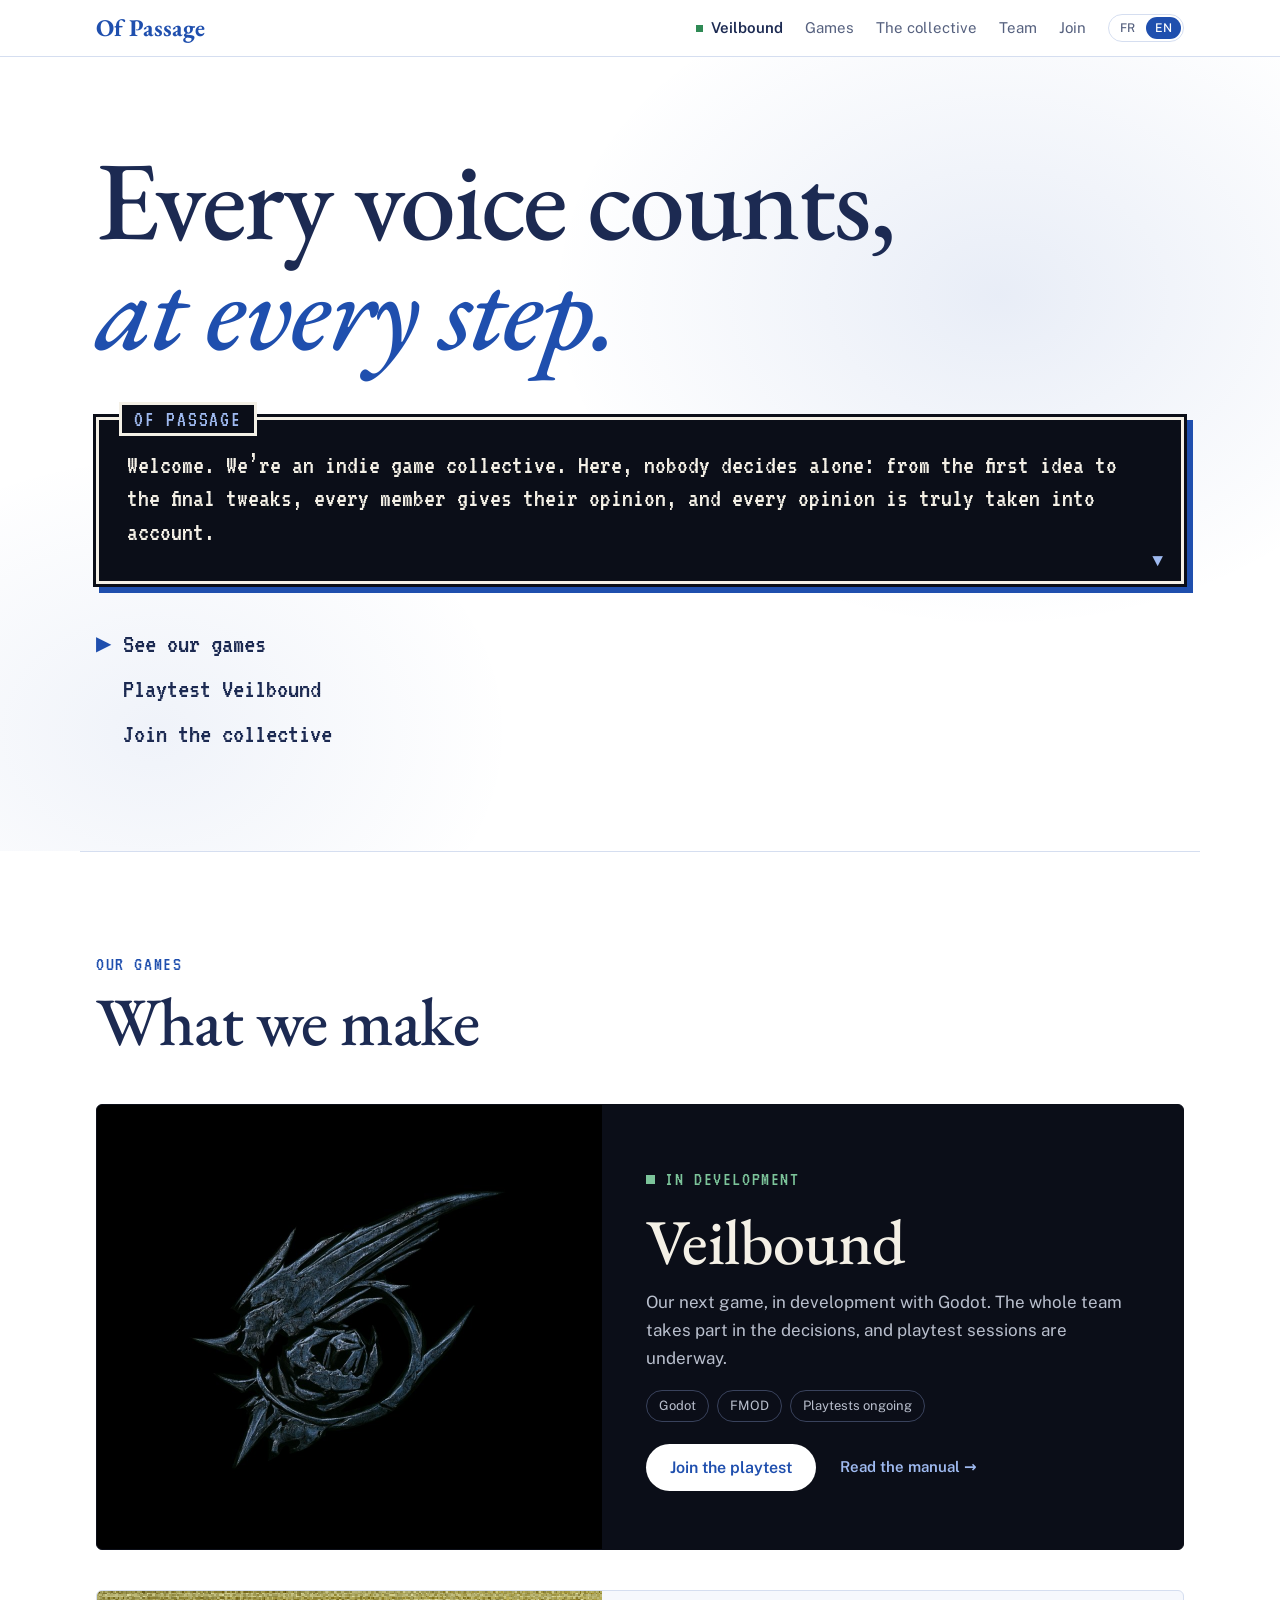
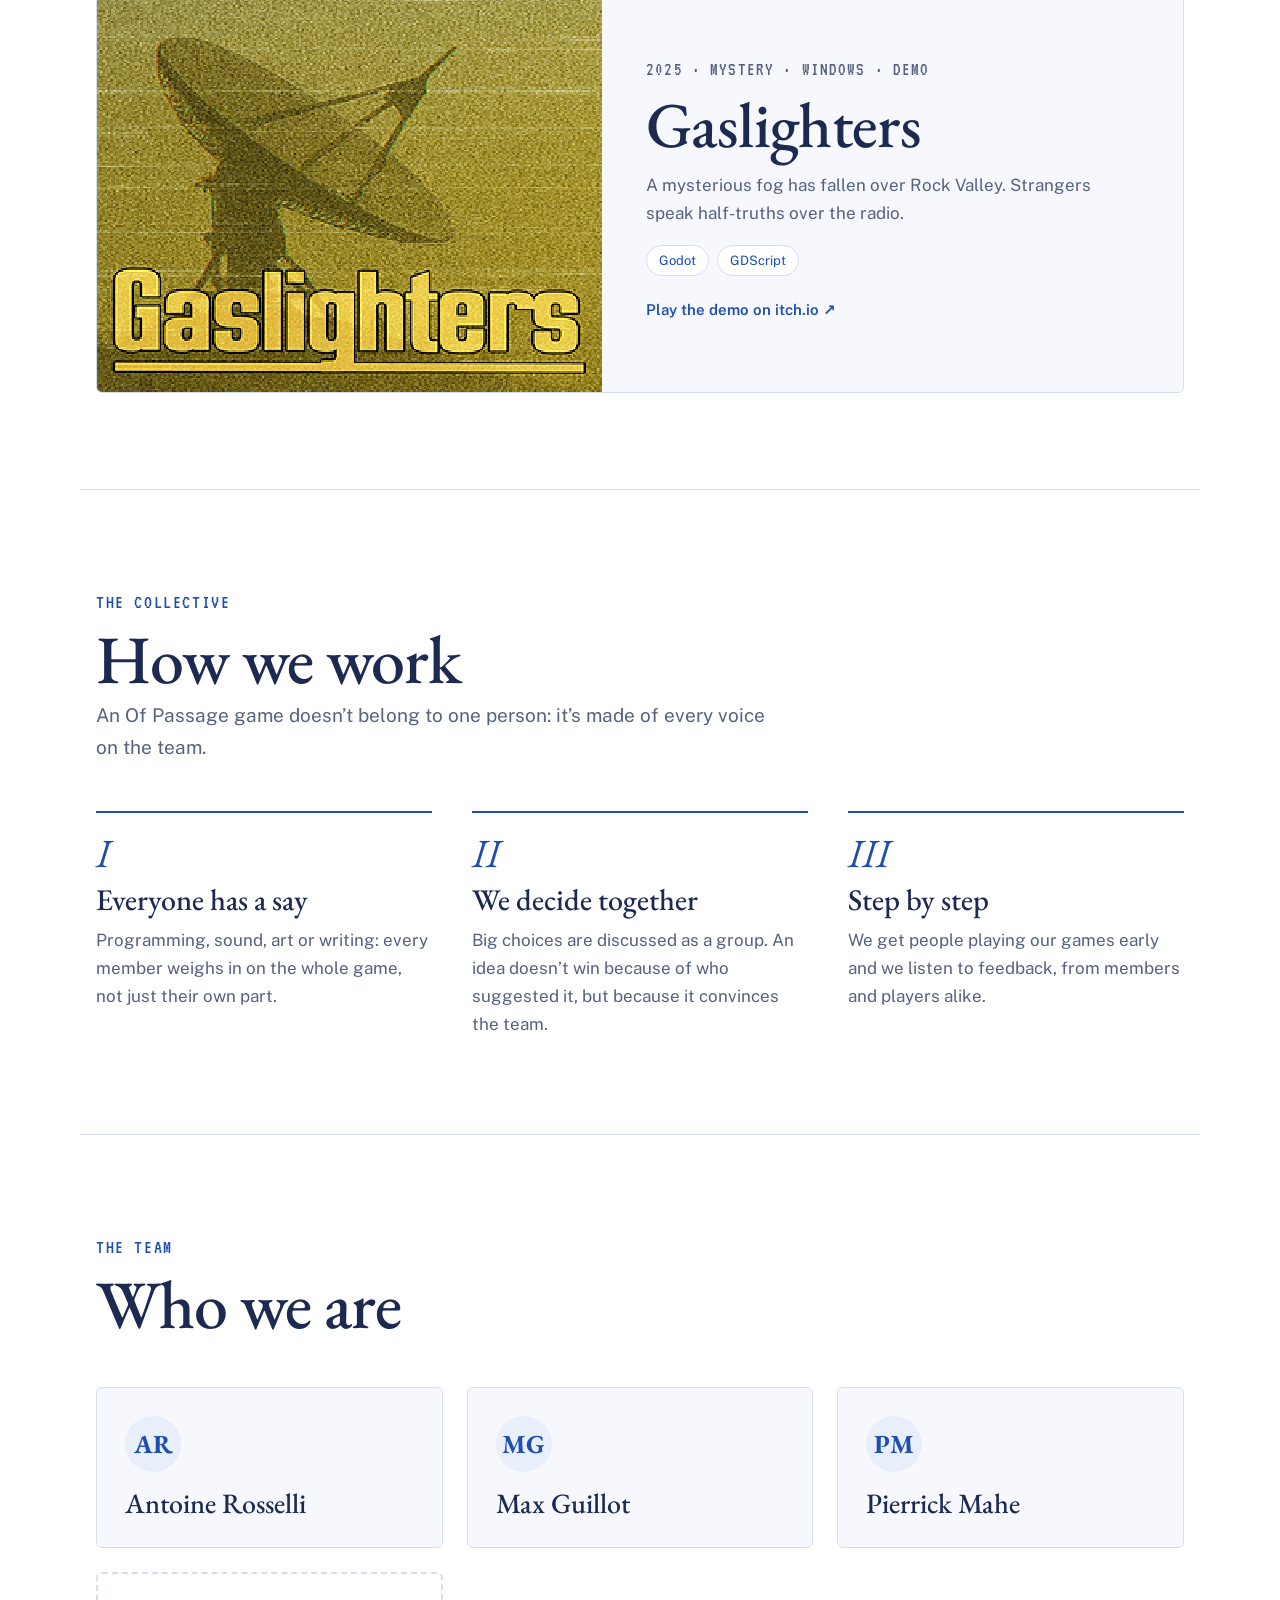
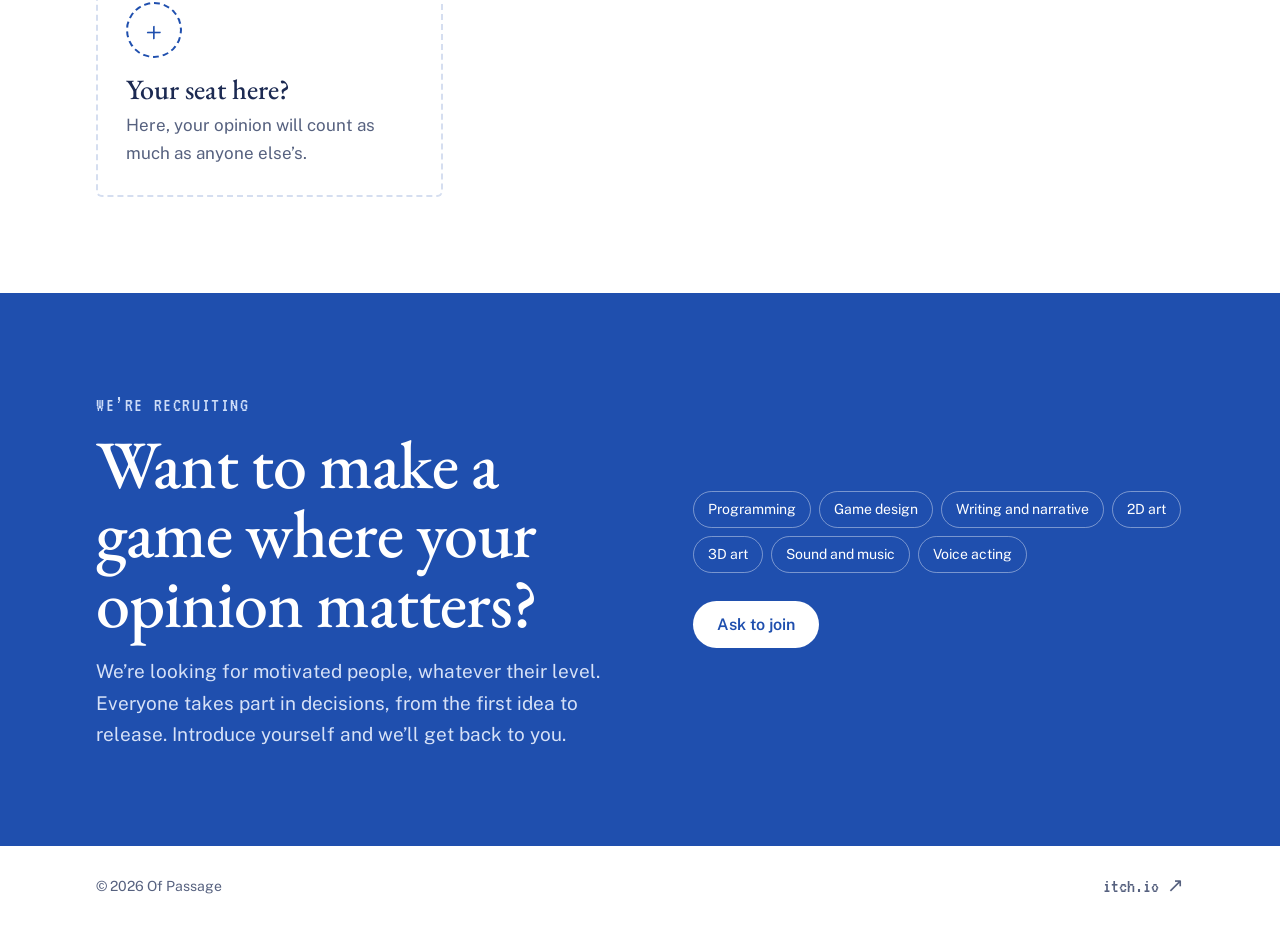
==== index.html @ d91e5b1c "ok" ====
<!doctype html>
<html lang="fr">
<head>
  <meta charset="utf-8">
  <meta name="viewport" content="width=device-width, initial-scale=1, viewport-fit=cover">
  <title>Of Passage</title>
  <meta name="description" content="Of Passage, collectif de jeux vidéo indépendants où chaque membre a voix au chapitre, à chaque étape de la création : Gaslighters, Veilbound.">
  <meta name="theme-color" content="#ffffff">
  <meta property="og:type" content="website">
  <meta property="og:title" content="Of Passage">
  <meta property="og:description" content="Collectif de jeux vidéo indépendants où chaque voix compte, à chaque étape.">
  <!-- Une fois le site en ligne, remplace par l'adresse complète : https://ton-site/img/of-passage.png -->
  <meta property="og:image" content="img/of-passage.png">
  <link rel="icon" href="img/of-passage.png">
  <link rel="preconnect" href="https://fonts.googleapis.com">
  <link rel="preconnect" href="https://fonts.gstatic.com" crossorigin>
  <link href="https://fonts.googleapis.com/css2?family=EB+Garamond:ital,wght@0,400..700;1,400..700&family=Public+Sans:wght@400;500;600&family=VT323&display=swap" rel="stylesheet">
  <link rel="stylesheet" href="style.css">
</head>
<body>
  <!-- Les textes marqués data-i18n sont traduits par script.js (dictionnaire TEXTS) -->
  <a class="skip-link" href="#jeux" data-i18n="skip">Aller au contenu</a>

  <header class="nav">
    <div class="wrap nav-inner">
      <a href="#top" class="nav-logo" translate="no">Of Passage</a>
      <nav aria-label="Navigation principale" data-i18n-aria="navLabel">
        <a href="veilbound.html" class="nav-vb" translate="no">Veilbound</a>
        <a href="#jeux" data-i18n="navGames">Jeux</a>
        <a href="#collectif" data-i18n="navCollective">Le collectif</a>
        <a href="#equipe" data-i18n="navTeam">Équipe</a>
        <a href="#rejoindre" data-i18n="navJoin">Rejoindre</a>
        <div class="lang" role="group" aria-label="Langue" data-i18n-aria="langLabel">
          <button type="button" class="lang-btn" data-lang="fr" aria-pressed="true">FR</button>
          <button type="button" class="lang-btn" data-lang="en" aria-pressed="false">EN</button>
        </div>
      </nav>
    </div>
  </header>

  <main id="top">
    <!-- ===== INTRO ===== -->
    <section class="hero">
      <div class="wrap hero-inner">
        <h1 class="hero-tagline" data-i18n="tagline">Chaque voix compte,<br> <em>à chaque étape.</em></h1>

        <div class="dialog" role="group" aria-label="Présentation" data-i18n-aria="introLabel">
          <p class="dialog-name" translate="no">Of Passage</p>
          <p class="dialog-text" data-i18n="intro">
            Bienvenue. On est un collectif de jeux vidéo indépendants. Ici, personne ne décide seul : de la première idée aux derniers réglages, chaque membre donne son avis, et chaque avis est vraiment pris en compte.
          </p>
          <span class="dialog-next" aria-hidden="true">▼</span>
        </div>

        <ul class="menu">
          <li><a href="#jeux" data-i18n="menuGames">Voir nos jeux</a></li>
          <li><a href="#veilbound" data-i18n="menuPlaytest">Tester Veilbound</a></li>
          <li><a href="#rejoindre" data-i18n="menuJoin">Rejoindre le collectif</a></li>
        </ul>
      </div>
    </section>

    <!-- ===== JEUX ===== -->
    <section id="jeux" class="section wrap">
      <div class="section-head">
        <p class="eyebrow" data-i18n="gamesEyebrow">Nos jeux</p>
        <h2 data-i18n="gamesTitle">Ce qu'on fabrique</h2>
      </div>

      <div class="games">
        <!-- Veilbound : le jeu en cours -->
        <article class="game game-dark" id="veilbound">
          <div class="game-art game-art-dark">
            <img src="img/veilbound.jpg" alt="Logo de Veilbound" loading="lazy" data-i18n-alt="vbAlt">
          </div>
          <div class="game-body">
            <p class="status" data-i18n="vbStatus">En développement</p>
            <h3 translate="no">Veilbound</h3>
            <!-- À compléter : pitch, genre, date de sortie prévue -->
            <p data-i18n="vbText">
              Notre prochain jeu, en développement sous Godot. Toute l'équipe participe aux choix, et des sessions de playtest sont en cours.
            </p>
            <ul class="chips">
              <li>Godot</li>
              <li>FMOD</li>
              <li data-i18n="vbChipPlaytest">Playtests en cours</li>
            </ul>
            <div class="game-actions">
              <button type="button" class="btn btn-light" id="pt-join-open" data-i18n="vbJoin">Rejoindre le playtest</button>
              <a class="game-link game-link-light" href="veilbound.html#notice" data-i18n="vbNotices">Lire la notice →</a>
            </div>
          </div>
        </article>

        <!-- Gaslighters -->
        <article class="game">
          <a class="game-art" href="https://antowaan.itch.io/gaslighters" target="_blank" rel="noopener" tabindex="-1" aria-hidden="true">
            <img src="img/cover-gaslighters.png" alt="" loading="lazy">
          </a>
          <div class="game-body">
            <p class="game-meta"><span>2025</span> · <span data-i18n="gsGenre">Mystère</span> · <span data-i18n="gsPlatform">Windows · Démo</span></p>
            <h3><a href="https://antowaan.itch.io/gaslighters" target="_blank" rel="noopener" translate="no">Gaslighters</a></h3>
            <p data-i18n="gsText">
              Un brouillard mystérieux tombe sur Rock Valley. À la radio, des inconnus disent
              des demi-vérités.
            </p>
            <ul class="chips chips-blue">
              <li>Godot</li>
              <li>GDScript</li>
            </ul>
            <div class="game-actions">
              <a class="game-link" href="https://antowaan.itch.io/gaslighters" target="_blank" rel="noopener" data-i18n="gsPlay">Jouer à la démo sur itch.io ↗</a>
            </div>
          </div>
        </article>
      </div>
    </section>

    <!-- ===== LE COLLECTIF ===== -->
    <section id="collectif" class="section wrap">
      <div class="section-head">
        <p class="eyebrow" data-i18n="collEyebrow">Le collectif</p>
        <h2 data-i18n="collTitle">Comment on travaille</h2>
        <p class="lead" data-i18n="collLead">Un jeu Of Passage n'appartient pas à une seule personne : il est fait de toutes les voix de l'équipe.</p>
      </div>
      <ol class="pillars">
        <li>
          <span class="pillar-num" aria-hidden="true">I</span>
          <h3 data-i18n="p1Title">Tout le monde a voix au chapitre</h3>
          <p data-i18n="p1Text">Programmation, son, art ou écriture : chaque membre donne son avis sur tout le jeu, pas seulement sur sa partie.</p>
        </li>
        <li>
          <span class="pillar-num" aria-hidden="true">II</span>
          <h3 data-i18n="p2Title">On décide ensemble</h3>
          <p data-i18n="p2Text">Les choix importants se discutent en groupe. Une idée ne passe pas parce qu'elle vient de quelqu'un, mais parce qu'elle convainc l'équipe.</p>
        </li>
        <li>
          <span class="pillar-num" aria-hidden="true">III</span>
          <h3 data-i18n="p3Title">On avance pas à pas</h3>
          <p data-i18n="p3Text">On fait jouer nos jeux tôt et on écoute les retours, ceux des membres comme ceux des joueurs.</p>
        </li>
      </ol>
    </section>

    <!-- ===== ÉQUIPE ===== -->
    <section id="equipe" class="section wrap">
      <div class="section-head">
        <p class="eyebrow" data-i18n="teamEyebrow">L'équipe</p>
        <h2 data-i18n="teamTitle">Qui on est</h2>
      </div>
      <!-- La liste se remplit depuis script.js (TEAM) -->
      <ul class="team" id="team-list"></ul>
    </section>

    <!-- ===== REJOINDRE ===== -->
    <section id="rejoindre" class="join-band">
      <div class="wrap join-band-inner">
        <div>
          <p class="eyebrow eyebrow-light" data-i18n="joinEyebrow">On recrute</p>
          <h2 data-i18n="joinBandTitle">Envie de créer un jeu où ton avis compte ?</h2>
          <p class="lead" data-i18n="joinBandLead">
            On cherche des personnes motivées, quel que soit leur niveau. Chacun participe aux décisions, de la première idée à la sortie. Présente-toi, on te répond.
          </p>
        </div>
        <div class="join-band-side">
          <ul class="roles" aria-label="Rôles recherchés" data-i18n-aria="rolesLabel">
            <li data-i18n="roleProg">Programmation</li>
            <li>Game design</li>
            <li data-i18n="roleWriting">Écriture et narration</li>
            <li data-i18n="role2d">Art 2D</li>
            <li data-i18n="role3d">Art 3D</li>
            <li data-i18n="roleSound">Son et musique</li>
            <li data-i18n="roleVoice">Doublage</li>
          </ul>
          <div class="join-band-actions">
            <button type="button" class="btn btn-light" id="op-join-open" data-i18n="opJoin">Demander à rejoindre</button>
            <!-- Liens du collectif : remplis-les dans script.js (OP_LINKS) -->
            <ul class="op-links" id="op-links"></ul>
          </div>
        </div>
      </div>
    </section>

    <!-- Formulaire pour rejoindre Of Passage -->
    <dialog class="join" id="op-join" aria-labelledby="join-title">
      <form class="join-form" id="op-join-form" method="dialog" novalidate>
        <p class="dialog-name" translate="no">Of Passage</p>
        <h3 id="join-title" data-i18n="joinTitle">Rejoindre le collectif</h3>
        <p class="join-help" data-i18n="joinHelp">Présente-toi en quelques lignes. Le bouton prépare un email avec tes réponses, tu n'as plus qu'à l'envoyer.</p>

        <label for="join-name" data-i18n="fieldName">Ton nom ou pseudo</label>
        <input id="join-name" name="name" type="text" required autocomplete="name">

        <label for="join-role" data-i18n="fieldRole">Ce que tu fais</label>
        <select id="join-role" name="role" required>
          <option value="" data-i18n="rolePick">Choisis un rôle</option>
          <option data-i18n="roleProg">Programmation</option>
          <option>Game design</option>
          <option data-i18n="roleWriting">Écriture et narration</option>
          <option data-i18n="role2d">Art 2D</option>
          <option data-i18n="role3d">Art 3D</option>
          <option data-i18n="roleSound">Son et musique</option>
          <option data-i18n="roleVoice">Doublage</option>
          <option data-i18n="roleOther">Autre</option>
        </select>

        <label for="join-link" data-i18n="fieldLink">Un lien vers ton travail <span>(facultatif)</span></label>
        <input id="join-link" name="link" type="url" placeholder="https://" autocomplete="url" spellcheck="false">

        <label for="join-msg" data-i18n="fieldWhy">Pourquoi Of Passage ?</label>
        <textarea id="join-msg" name="message" rows="4" required></textarea>

        <p class="join-error" id="join-error" role="alert" hidden></p>
        <p class="join-done" id="join-done" role="status" hidden></p>

        <div class="join-actions">
          <button type="button" class="join-cancel" id="op-join-close" data-i18n="cancel">Annuler</button>
          <button type="submit" class="btn" data-i18n="prepareEmail">Préparer l'email</button>
        </div>
      </form>
    </dialog>

    <!-- Formulaire pour rejoindre le playtest de Veilbound -->
    <dialog class="join" id="pt-join" aria-labelledby="pt-title">
      <form class="join-form" id="pt-join-form" method="dialog" novalidate>
        <p class="dialog-name" translate="no">Veilbound</p>
        <h3 id="pt-title" data-i18n="ptTitle">Rejoindre le playtest</h3>
        <p class="join-help" data-i18n="ptHelp">Dis-nous qui tu es. Le bouton prépare un email avec tes réponses, tu n'as plus qu'à l'envoyer.</p>

        <label for="pt-name" data-i18n="fieldName">Ton nom ou pseudo</label>
        <input id="pt-name" name="name" type="text" required autocomplete="name">

        <label for="pt-exp" data-i18n="ptFieldExp">Tu as déjà fait des playtests ?</label>
        <select id="pt-exp" name="experience" required>
          <option value="" data-i18n="ptExpPick">Choisis une réponse</option>
          <option data-i18n="ptExpNever">Jamais, ce sera le premier</option>
          <option data-i18n="ptExpFew">Quelques fois</option>
          <option data-i18n="ptExpOften">Souvent</option>
          <option data-i18n="ptExpPro">Je suis testeur QA</option>
        </select>

        <label for="pt-games" data-i18n="ptFieldGames">Tes jeux préférés <span>(facultatif)</span></label>
        <input id="pt-games" name="games" type="text" autocomplete="off">

        <label for="pt-msg" data-i18n="ptFieldMsg">Un mot pour nous ? <span>(facultatif)</span></label>
        <textarea id="pt-msg" name="message" rows="3"></textarea>

        <p class="join-error" id="pt-error" role="alert" hidden></p>
        <p class="join-done" id="pt-done" role="status" hidden></p>

        <div class="join-actions">
          <button type="button" class="join-cancel" id="pt-join-close" data-i18n="cancel">Annuler</button>
          <button type="submit" class="btn" data-i18n="prepareEmail">Préparer l'email</button>
        </div>
      </form>
    </dialog>
  </main>

  <footer class="footer wrap">
    <span>© <span id="year">2026</span> <span translate="no">Of Passage</span></span>
    <a class="pixel" href="https://antowaan.itch.io/" target="_blank" rel="noopener">itch.io ↗</a>
  </footer>

  <script src="script.js"></script>
</body>
</html>
---- style.css ----
/* Of Passage : bleu aquarelle sur blanc, comme le logo.
   Mêmes polices et même boîte de dialogue que le portfolio d'antowaan. */
:root {
  --bg: #ffffff;
  --paper: #f6f8fd;        /* fond des cartes */
  --ink: #1c2a52;          /* texte principal */
  --muted: #56617f;
  --blue: #1f4fae;         /* bleu du logo */
  --blue-dark: #173f8f;
  --blue-soft: #e8eefa;
  --line: #d5def0;
  --dialog-bg: #0b0e18;
  --dialog-text: #f4f0e6;
  --dialog-accent: #9fbaf0;
  --live: #2f8a55;

  --serif: "EB Garamond", Garamond, "Times New Roman", serif;
  --body: "Public Sans", "Segoe UI", system-ui, sans-serif;
  --pixel: "VT323", "Courier New", monospace;

  color-scheme: light;
}

* { box-sizing: border-box; margin: 0; padding: 0; }
html { scroll-behavior: smooth; }
body {
  background: var(--bg);
  color: var(--ink);
  font: 400 17px/1.65 var(--body);
  -webkit-font-smoothing: antialiased;
  overflow-x: hidden;
}
img { display: block; max-width: 100%; }
[hidden] { display: none !important; }
a { color: inherit; text-decoration: none; }
:focus-visible { outline: 2px solid var(--blue); outline-offset: 3px; border-radius: 2px; }
h1, h2, h3 { text-wrap: balance; }

.wrap {
  max-width: 1120px;
  margin-inline: auto;
  padding-left: max(16px, env(safe-area-inset-left, 0px));
  padding-right: max(16px, env(safe-area-inset-right, 0px));
}
.pixel { font-family: var(--pixel); font-size: 20px; }

.skip-link {
  position: absolute; left: 16px; top: -60px; z-index: 100;
  background: var(--blue); color: #fff; padding: 8px 14px; border-radius: 4px;
}
.skip-link:focus { top: 12px; }

/* Navigation */
.nav {
  position: sticky; top: 0; z-index: 40;
  background: color-mix(in srgb, var(--bg) 90%, transparent);
  backdrop-filter: blur(10px);
  border-bottom: 1px solid var(--line);
}
.nav-inner { display: flex; justify-content: space-between; align-items: center; gap: 16px; padding-block: 14px; }
.nav-logo { font-family: var(--serif); font-weight: 700; font-size: 24px; line-height: 1; color: var(--blue); white-space: nowrap; }
.nav nav { display: flex; align-items: center; gap: 22px; font-size: 15px; color: var(--muted); }
.nav nav a:hover { color: var(--blue); }
/* Lien « Veilbound » : mis en avant, avec le point vert « en développement » */
.nav nav a.nav-vb { display: inline-flex; align-items: center; gap: 8px; font-weight: 600; color: var(--ink); }
.nav nav a.nav-vb::before { content: ""; width: 7px; height: 7px; background: var(--live); animation: blink 1.6s steps(2) infinite; }
.nav nav a.nav-vb[aria-current="page"] { color: var(--blue); }
.lang { display: flex; gap: 2px; border: 1px solid var(--line); border-radius: 999px; padding: 2px; }
.lang-btn {
  font: 500 12px var(--body); color: var(--muted); background: transparent;
  border: 0; border-radius: 999px; padding: 4px 9px; cursor: pointer;
}
.lang-btn[aria-pressed="true"] { background: var(--blue); color: #fff; }

/* Intro : lavis d'aquarelle bleue derrière le logo */
.hero {
  background:
    radial-gradient(ellipse 50% 60% at 78% 30%, rgb(31 79 174 / .10), transparent 70%),
    radial-gradient(ellipse 40% 50% at 12% 85%, rgb(31 79 174 / .07), transparent 70%);
}
.hero-inner { padding-block: 88px 96px; display: grid; gap: 40px; justify-items: start; }
.hero-tagline {
  font-family: var(--serif); font-weight: 500; font-size: clamp(52px, 9vw, 112px); line-height: .98;
  letter-spacing: -.02em; color: var(--ink);
}
.hero-tagline em { color: var(--blue); }

/* Boîte de dialogue façon RPG (comme le portfolio) */
.dialog {
  position: relative;
  justify-self: stretch; /* prend toute la largeur de la page */
  margin-top: 12px;
  background: var(--dialog-bg);
  color: var(--dialog-text);
  border: 3px solid var(--dialog-text);
  box-shadow: 0 0 0 3px var(--dialog-bg), 6px 6px 0 3px var(--blue);
  padding: 28px 28px 32px;
  font-family: var(--pixel);
  font-size: clamp(22px, 2.6vw, 27px);
  line-height: 1.25;
}
.dialog-name {
  position: absolute; top: -18px; left: 20px;
  background: var(--dialog-bg);
  border: 3px solid var(--dialog-text);
  padding: 0 12px;
  font-family: var(--pixel); font-size: 22px; line-height: 28px;
  text-transform: uppercase; letter-spacing: .08em;
  color: var(--dialog-accent);
}
.dialog-next {
  position: absolute; right: 18px; bottom: 8px;
  color: var(--dialog-accent); font-size: 18px;
  animation: bob 1s steps(2) infinite;
}
@keyframes bob { 50% { transform: translateY(4px); } }

/* Liens présentés comme un menu de jeu */
.menu { list-style: none; display: grid; gap: 4px; font-family: var(--pixel); font-size: 28px; line-height: 1.3; }
.menu a { display: inline-flex; gap: 12px; padding-block: 2px; }
.menu a::before { content: "▶"; color: var(--blue); visibility: hidden; font-size: .7em; align-self: center; }
.menu a:hover::before, .menu a:focus-visible::before, .menu li:first-child a::before { visibility: visible; }
.menu a:hover, .menu a:focus-visible { color: var(--blue); }

/* Sections */
.section { padding-block: 96px; border-top: 1px solid var(--line); scroll-margin-top: 64px; }
.section-head { display: grid; gap: 6px; margin-bottom: 48px; }
.eyebrow {
  font-family: var(--pixel); font-size: 20px; text-transform: uppercase;
  letter-spacing: .08em; color: var(--blue);
}
h2 {
  font-family: var(--serif); font-weight: 500;
  font-size: clamp(40px, 6vw, 68px); line-height: 1.02; letter-spacing: -.015em;
}
.lead { max-width: 56ch; font-size: 19px; color: var(--muted); }

/* Jeux */
.games { display: grid; gap: 40px; }
.game {
  display: grid; grid-template-columns: 1fr 1.15fr;
  border: 1px solid var(--line); border-radius: 6px; overflow: hidden;
  background: var(--paper);
}
.game-art { display: block; overflow: hidden; background: var(--blue-soft); min-height: 280px; }
.game-art img { width: 100%; height: 100%; object-fit: cover; image-rendering: pixelated; transition: transform .35s; }
.game:hover .game-art img { transform: scale(1.03); }
.game-art-dark { background: #000; display: grid; place-items: center; padding: 32px; }
.game-art-dark img { max-height: 380px; object-fit: contain; image-rendering: auto; }
.game-body { padding: 44px; display: grid; gap: 14px; align-content: center; min-width: 0; }
.game h3 { font-family: var(--serif); font-weight: 500; font-size: clamp(44px, 6vw, 64px); line-height: 1; letter-spacing: -.01em; }
.game h3 a:hover { color: var(--blue); }
.game p { color: var(--muted); max-width: 52ch; }
.game-meta { font-family: var(--pixel); font-size: 19px; line-height: 1; text-transform: uppercase; letter-spacing: .06em; }
.game-actions { display: flex; flex-wrap: wrap; align-items: center; gap: 12px 24px; margin-top: 8px; }
.game-link { font-weight: 600; font-size: 15px; color: var(--blue); }
.game-link:hover { text-decoration: underline; text-underline-offset: 3px; }

/* Veilbound : carte sombre, le jeu en cours */
.game-dark { background: var(--dialog-bg); border-color: var(--dialog-bg); color: var(--dialog-text); }
.game-dark p { color: #b9bfcd; }
.game-link-light { color: var(--dialog-accent); }
.status {
  font-family: var(--pixel); font-size: 20px; text-transform: uppercase; letter-spacing: .08em;
  color: #7cc49a !important; display: inline-flex; align-items: center; gap: 10px;
}
.status::before { content: ""; width: 9px; height: 9px; background: #7cc49a; animation: blink 1.6s steps(2) infinite; }
@keyframes blink { 50% { opacity: .25; } }

.chips { list-style: none; display: flex; flex-wrap: wrap; gap: 8px; margin-top: 4px; }
.chips li { font-size: 13px; color: #b9bfcd; border: 1px solid #39425c; border-radius: 999px; padding: 4px 12px; }
.chips-blue li { color: var(--blue); border-color: var(--line); background: var(--bg); }

/* Boutons */
.btn {
  font: 600 16px var(--body);
  background: var(--blue); color: #fff;
  border: 0; border-radius: 999px; padding: 14px 24px; cursor: pointer;
  transition: background .2s, transform .2s;
}
.btn:hover { background: var(--blue-dark); transform: translateY(-1px); }
.btn-light { background: #fff; color: var(--blue); }
.btn-light:hover { background: var(--blue-soft); }
.btn-light:focus-visible { outline-color: #fff; }

/* Comment on travaille */
.pillars { list-style: none; display: grid; grid-template-columns: repeat(3, minmax(0, 1fr)); gap: 40px; }
.pillars li { display: grid; gap: 10px; align-content: start; border-top: 2px solid var(--blue); padding-top: 20px; }
.pillar-num { font-family: var(--serif); font-style: italic; font-size: 40px; line-height: 1; color: var(--blue); }
.pillars h3 { font-family: var(--serif); font-weight: 500; font-size: 30px; line-height: 1.1; }
.pillars p { color: var(--muted); }

/* Équipe */
.team { list-style: none; display: grid; grid-template-columns: repeat(auto-fill, minmax(260px, 1fr)); gap: 24px; }
.member {
  display: grid; gap: 6px; align-content: start;
  padding: 28px; border: 1px solid var(--line); border-radius: 6px; background: var(--paper);
}
.member-avatar {
  width: 56px; height: 56px; margin-bottom: 10px; border-radius: 50%;
  display: grid; place-items: center;
  background: var(--blue-soft); color: var(--blue);
  font-family: var(--serif); font-weight: 700; font-size: 26px;
}
.member h3, .member-name { font-family: var(--serif); font-weight: 500; font-size: 28px; line-height: 1.1; }
/* Carte « ta place ici » */
.member-open { width: 100%; height: 100%; background: transparent; border-style: dashed; border-width: 2px; cursor: pointer; text-align: left; font: inherit; color: inherit; }
.member-open:hover { border-color: var(--blue); background: var(--blue-soft); }
.member-open .member-avatar { background: transparent; border: 2px dashed var(--blue); }
.member-open p { color: var(--muted); }

/* Bande « Rejoindre » */
.join-band { background: var(--blue); color: #fff; scroll-margin-top: 64px; }
.join-band-inner { display: grid; grid-template-columns: 1.1fr 1fr; gap: 56px; align-items: center; padding-block: 96px; }
.join-band h2 { margin-block: 8px 18px; }
.join-band .lead { color: #d6e1f7; }
.eyebrow-light { color: #cddcf8; }
.join-band-side { display: grid; gap: 28px; }
.roles { list-style: none; display: flex; flex-wrap: wrap; gap: 8px; }
.roles li { font-size: 14px; border: 1px solid rgb(255 255 255 / .4); border-radius: 999px; padding: 6px 14px; }
.join-band-actions { display: flex; flex-wrap: wrap; align-items: center; gap: 12px 24px; }
.op-links { list-style: none; display: flex; flex-wrap: wrap; gap: 16px; font-weight: 600; font-size: 15px; }
.op-links:empty { display: none; }
.op-links a:hover { text-decoration: underline; text-underline-offset: 3px; }

/* Formulaires : même boîte de dialogue que l'intro */
.join {
  margin: auto; border: 0; background: transparent;
  padding: 32px 16px 20px;
  width: min(560px, 100%); max-height: 100dvh; overflow-y: auto; color: var(--dialog-text);
}
.join::backdrop { background: rgb(8 10 18 / .72); backdrop-filter: blur(3px); }
.join-form {
  position: relative; display: grid; gap: 8px;
  background: var(--dialog-bg); border: 3px solid var(--dialog-text);
  box-shadow: 0 0 0 3px var(--dialog-bg), 6px 6px 0 3px var(--blue);
  padding: 36px 24px 24px;
}
.join-form .dialog-name { z-index: 1; }
.join-form h3 { font-family: var(--serif); font-weight: 500; font-size: 34px; line-height: 1.1; }
.join-help { color: #b9bfcd; font-size: 15px; margin-bottom: 8px; }
.join-form label { font-family: var(--pixel); font-size: 20px; margin-top: 8px; }
.join-form label span { color: #8a91a3; }
.join-form input, .join-form select, .join-form textarea {
  font: 400 16px var(--body); color: var(--dialog-text);
  background: #161b2b; border: 1px solid #39425c; border-radius: 4px;
  padding: 10px 12px; width: 100%;
}
.join-form textarea { resize: vertical; }
.join-form input:focus, .join-form select:focus, .join-form textarea:focus {
  outline: 2px solid var(--dialog-accent); outline-offset: 1px; border-color: transparent;
}
.join-error { color: #ff9b8f; font-size: 14px; }
.join-done { color: #9fe0b8; font-size: 15px; }
.join-actions { display: flex; justify-content: flex-end; gap: 12px; margin-top: 16px; }
.join-cancel {
  font: 500 15px var(--body); color: #b9bfcd; background: transparent;
  border: 1px solid #39425c; border-radius: 999px; padding: 12px 20px; cursor: pointer;
}
.join-cancel:hover { color: var(--dialog-text); border-color: #8a91a3; }

.footer {
  display: flex; justify-content: space-between; align-items: center;
  padding-block: 24px 40px;
  color: var(--muted); font-size: 14px;
}
.footer a:hover { color: var(--blue); }

/* ===== Page Veilbound ===== */
.vb-hero { background: var(--dialog-bg); color: var(--dialog-text); }
.vb-hero-inner { display: grid; grid-template-columns: 1fr 1.1fr; gap: 56px; align-items: center; padding-block: 72px 88px; }
.vb-hero-art { background: #000; display: grid; place-items: center; border-radius: 6px; overflow: hidden; }
.vb-hero-art img { width: 100%; max-height: 460px; object-fit: contain; }
.vb-hero-body { display: grid; gap: 16px; justify-items: start; min-width: 0; }
.vb-hero h1 { font-family: var(--serif); font-weight: 500; font-size: clamp(56px, 9vw, 104px); line-height: .95; letter-spacing: -.015em; }
.vb-hero-text { color: #b9bfcd; font-size: 18px; max-width: 52ch; }
a.btn { display: inline-block; }

/* Bouton « Lire la notice » */
.note {
  width: 100%; display: flex; justify-content: space-between; align-items: baseline; gap: 16px;
  padding: 24px 28px; text-align: left; cursor: pointer;
  font: inherit; color: inherit; background: var(--paper);
  border: 1px solid var(--line); border-left: 4px solid var(--blue); border-radius: 6px;
  transition: border-color .2s, background .2s;
}
.note:hover, .note:focus-visible { border-color: var(--blue); background: var(--blue-soft); }
.note-title { font-family: var(--serif); font-weight: 500; font-size: 30px; line-height: 1.15; }
.note-read { font-weight: 600; font-size: 15px; color: var(--blue); white-space: nowrap; }

/* Lecteur plein écran */
.reader {
  position: fixed; inset: 0; z-index: 100;
  display: grid; grid-template-rows: auto 1fr;
  background: var(--dialog-bg); color: var(--dialog-text);
}
.reader[hidden] { display: none !important; }
.reader-bar { display: flex; align-items: center; gap: 16px 24px; padding: 12px 16px 12px 24px; border-bottom: 1px solid #262c40; }
.reader-title { font-family: var(--pixel); font-size: 22px; text-transform: uppercase; letter-spacing: .06em; color: var(--dialog-accent); }
.reader-help { margin-left: auto; font-size: 14px; color: #8a91a3; }
.reader-close {
  width: 44px; height: 44px; display: grid; place-items: center;
  font-size: 30px; line-height: 1; color: var(--dialog-text);
  background: transparent; border: 1px solid #39425c; border-radius: 999px; cursor: pointer;
}
.reader-close:hover { border-color: var(--dialog-accent); }
.reader-close:focus-visible { outline-color: var(--dialog-accent); }
.reader-loading { position: absolute; inset: 50% 16px auto; text-align: center; font-family: var(--pixel); font-size: 24px; color: #b9bfcd; }
.reader-pdf { color: var(--dialog-accent); text-decoration: underline; text-underline-offset: 3px; }
.reader-stage { display: grid; place-items: center; min-height: 0; padding: 12px 16px; overflow: hidden; }
#book img { width: 100%; height: 100%; display: block; background: #fff; }

@media (max-width: 820px) {
  .game, .join-band-inner { grid-template-columns: 1fr; }
  .game-art { min-height: 0; aspect-ratio: 315 / 250; }
  .game-art-dark { aspect-ratio: auto; }
  .pillars { grid-template-columns: 1fr; gap: 32px; }
  .vb-hero-inner { grid-template-columns: 1fr; gap: 36px; padding-block: 48px 64px; }
  .vb-hero-art img { max-height: 320px; }
  .reader-help { display: none; }
  .reader-title { margin-right: auto; }
  .join-band-inner { gap: 36px; padding-block: 72px; }
}
@media (max-width: 680px) {
  .nav nav > a:not(.nav-vb) { display: none; } /* sur mobile : logo, Veilbound et langue */
  .hero-inner { padding-block: 40px 72px; }
  .game-body { padding: 28px 20px; }
  .dialog { padding: 26px 18px 30px; }
  .section { padding-block: 64px; }
  .menu { font-size: 25px; }
}

@media (prefers-reduced-motion: reduce) {
  *, *::before { transition: none !important; animation: none !important; }
  html { scroll-behavior: auto; }
}
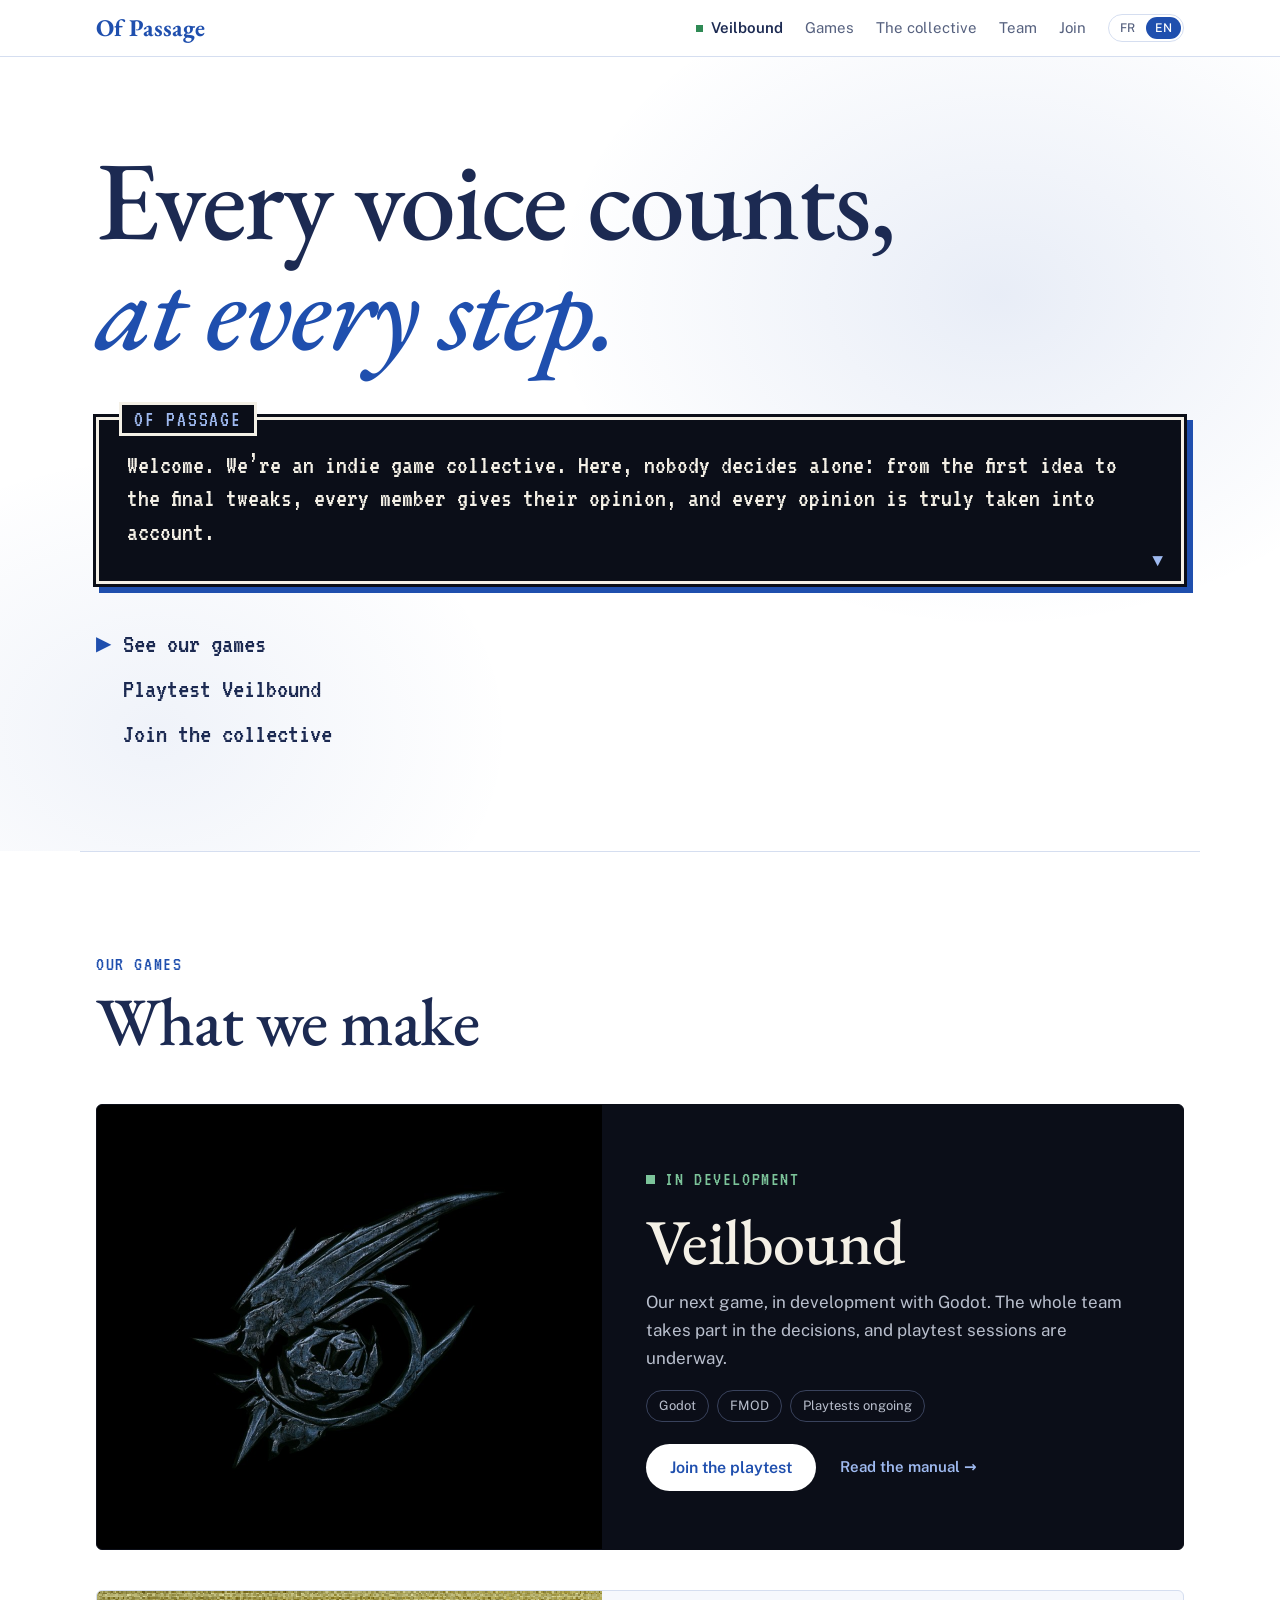
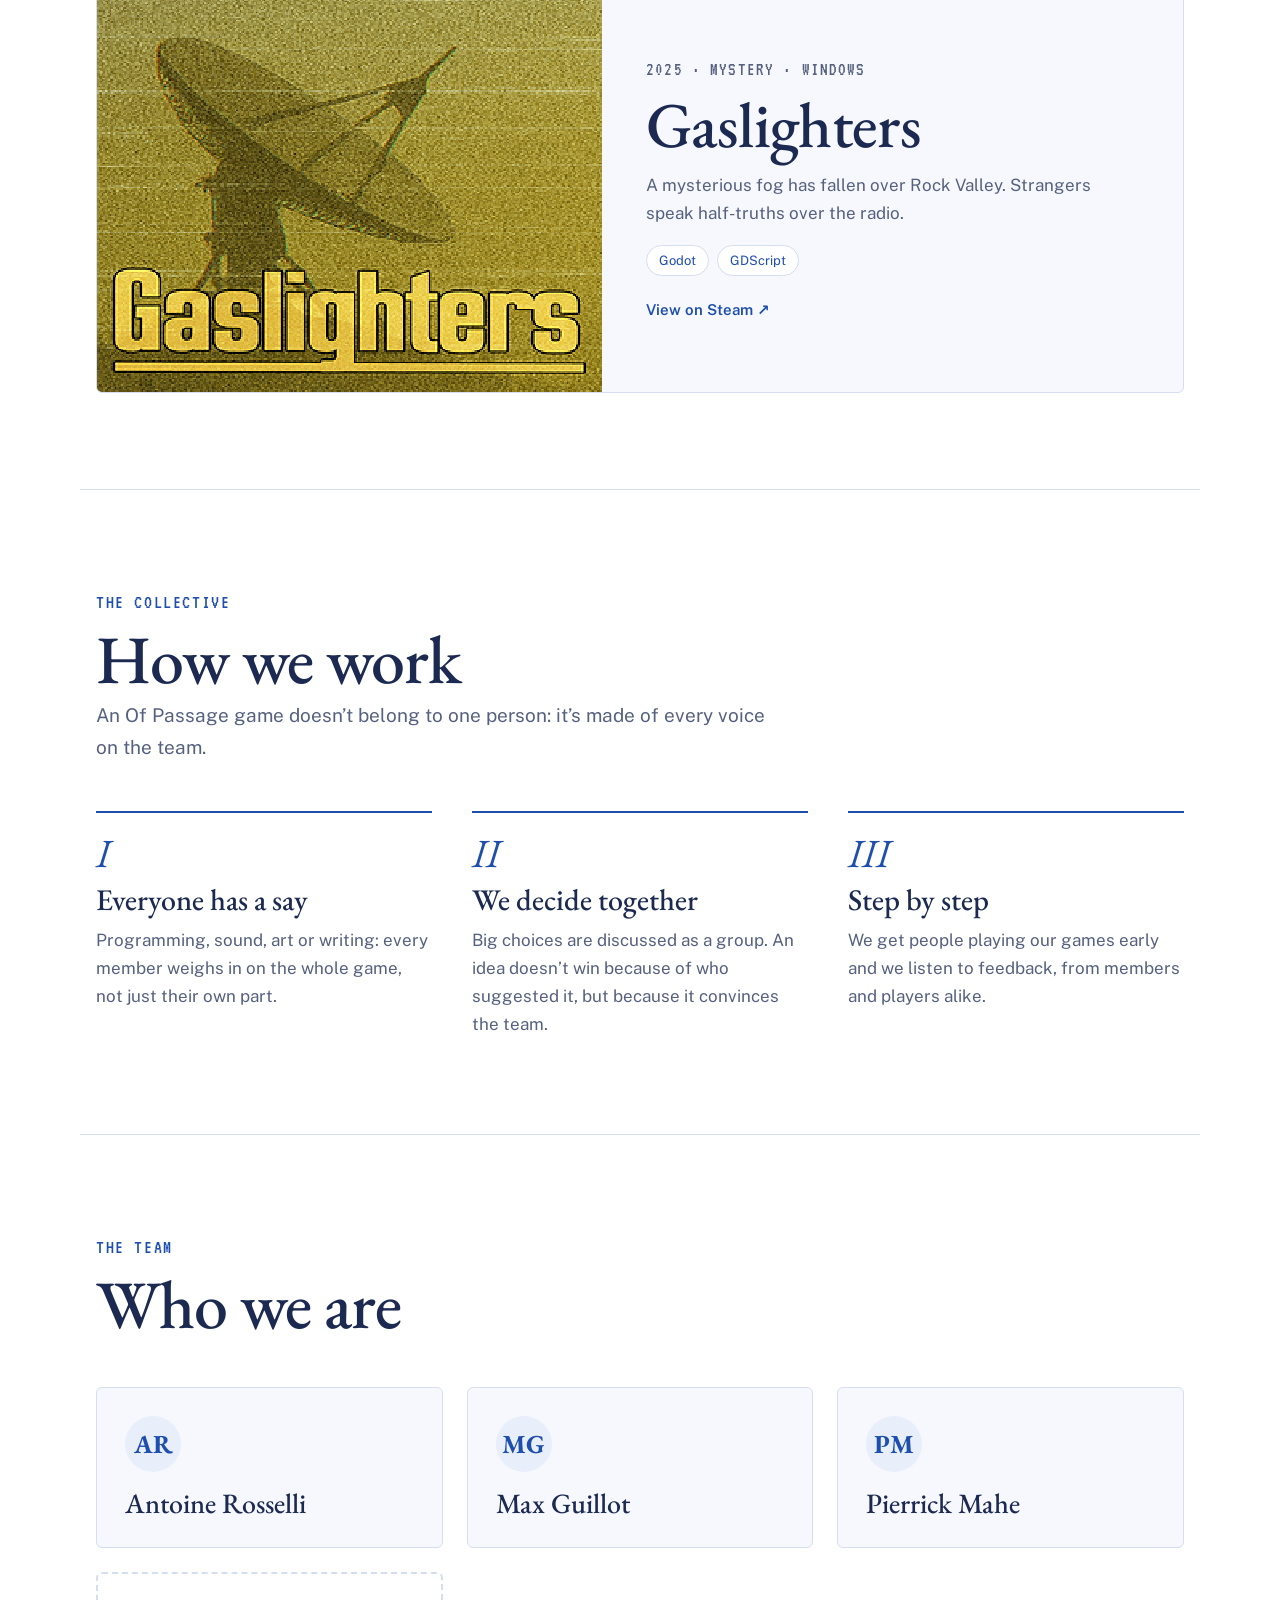
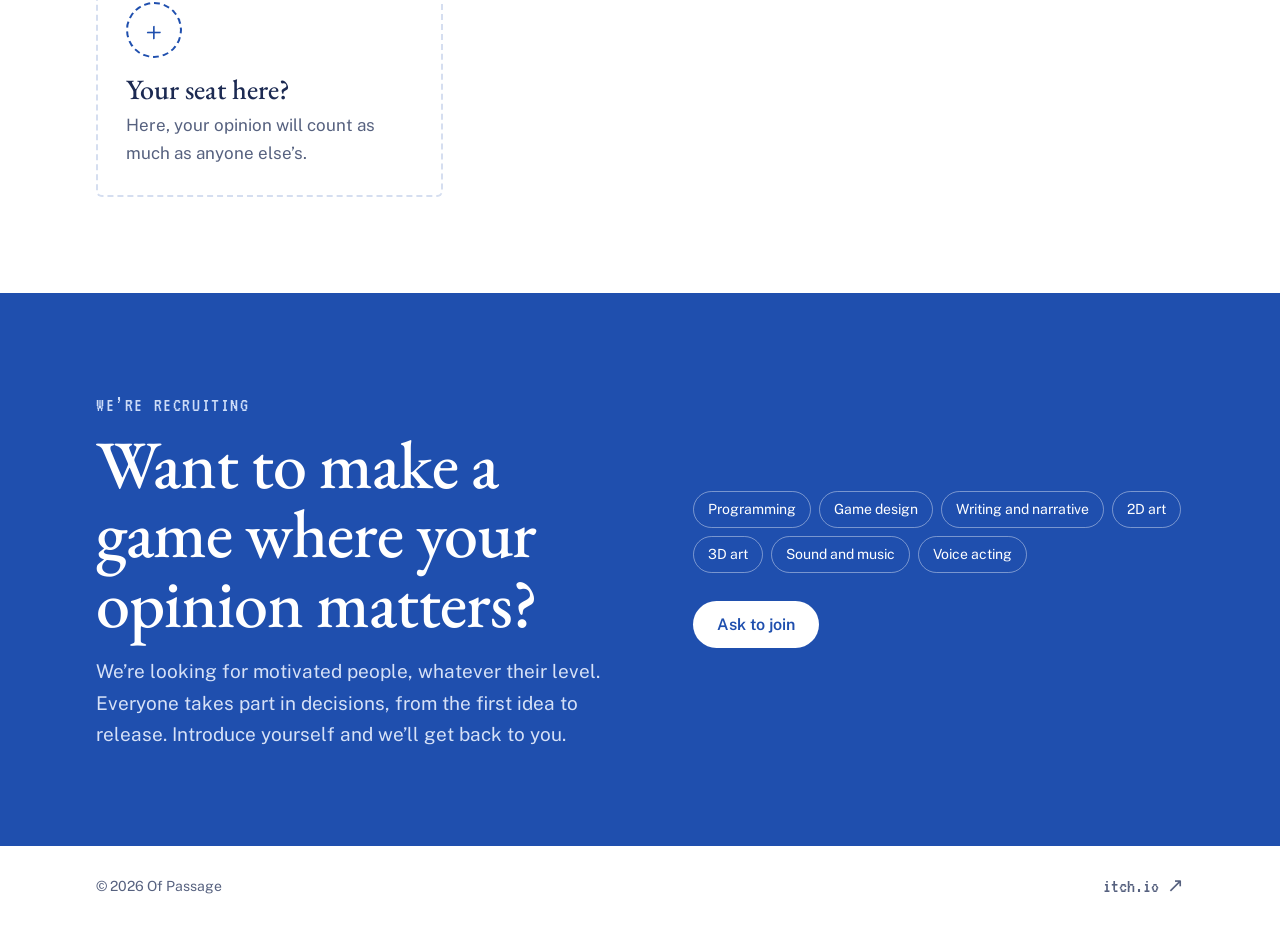
==== commit 3f67e177: "ok" ====
--- a/index.html
+++ b/index.html
@@ -94,12 +94,12 @@
 
         <!-- Gaslighters -->
         <article class="game">
-          <a class="game-art" href="https://antowaan.itch.io/gaslighters" target="_blank" rel="noopener" tabindex="-1" aria-hidden="true">
+          <a class="game-art" href="https://store.steampowered.com/app/3628610/Gaslighters/" target="_blank" rel="noopener" tabindex="-1" aria-hidden="true">
             <img src="img/cover-gaslighters.png" alt="" loading="lazy">
           </a>
           <div class="game-body">
-            <p class="game-meta"><span>2025</span> · <span data-i18n="gsGenre">Mystère</span> · <span data-i18n="gsPlatform">Windows · Démo</span></p>
-            <h3><a href="https://antowaan.itch.io/gaslighters" target="_blank" rel="noopener" translate="no">Gaslighters</a></h3>
+            <p class="game-meta"><span>2025</span> · <span data-i18n="gsGenre">Mystère</span> · <span data-i18n="gsPlatform">Windows</span></p>
+            <h3><a href="https://store.steampowered.com/app/3628610/Gaslighters/" target="_blank" rel="noopener" translate="no">Gaslighters</a></h3>
             <p data-i18n="gsText">
               Un brouillard mystérieux tombe sur Rock Valley. À la radio, des inconnus disent
               des demi-vérités.
@@ -109,7 +109,7 @@
               <li>GDScript</li>
             </ul>
             <div class="game-actions">
-              <a class="game-link" href="https://antowaan.itch.io/gaslighters" target="_blank" rel="noopener" data-i18n="gsPlay">Jouer à la démo sur itch.io ↗</a>
+              <a class="game-link" href="https://store.steampowered.com/app/3628610/Gaslighters/" target="_blank" rel="noopener" data-i18n="gsPlay">Voir sur Steam ↗</a>
             </div>
           </div>
         </article>
